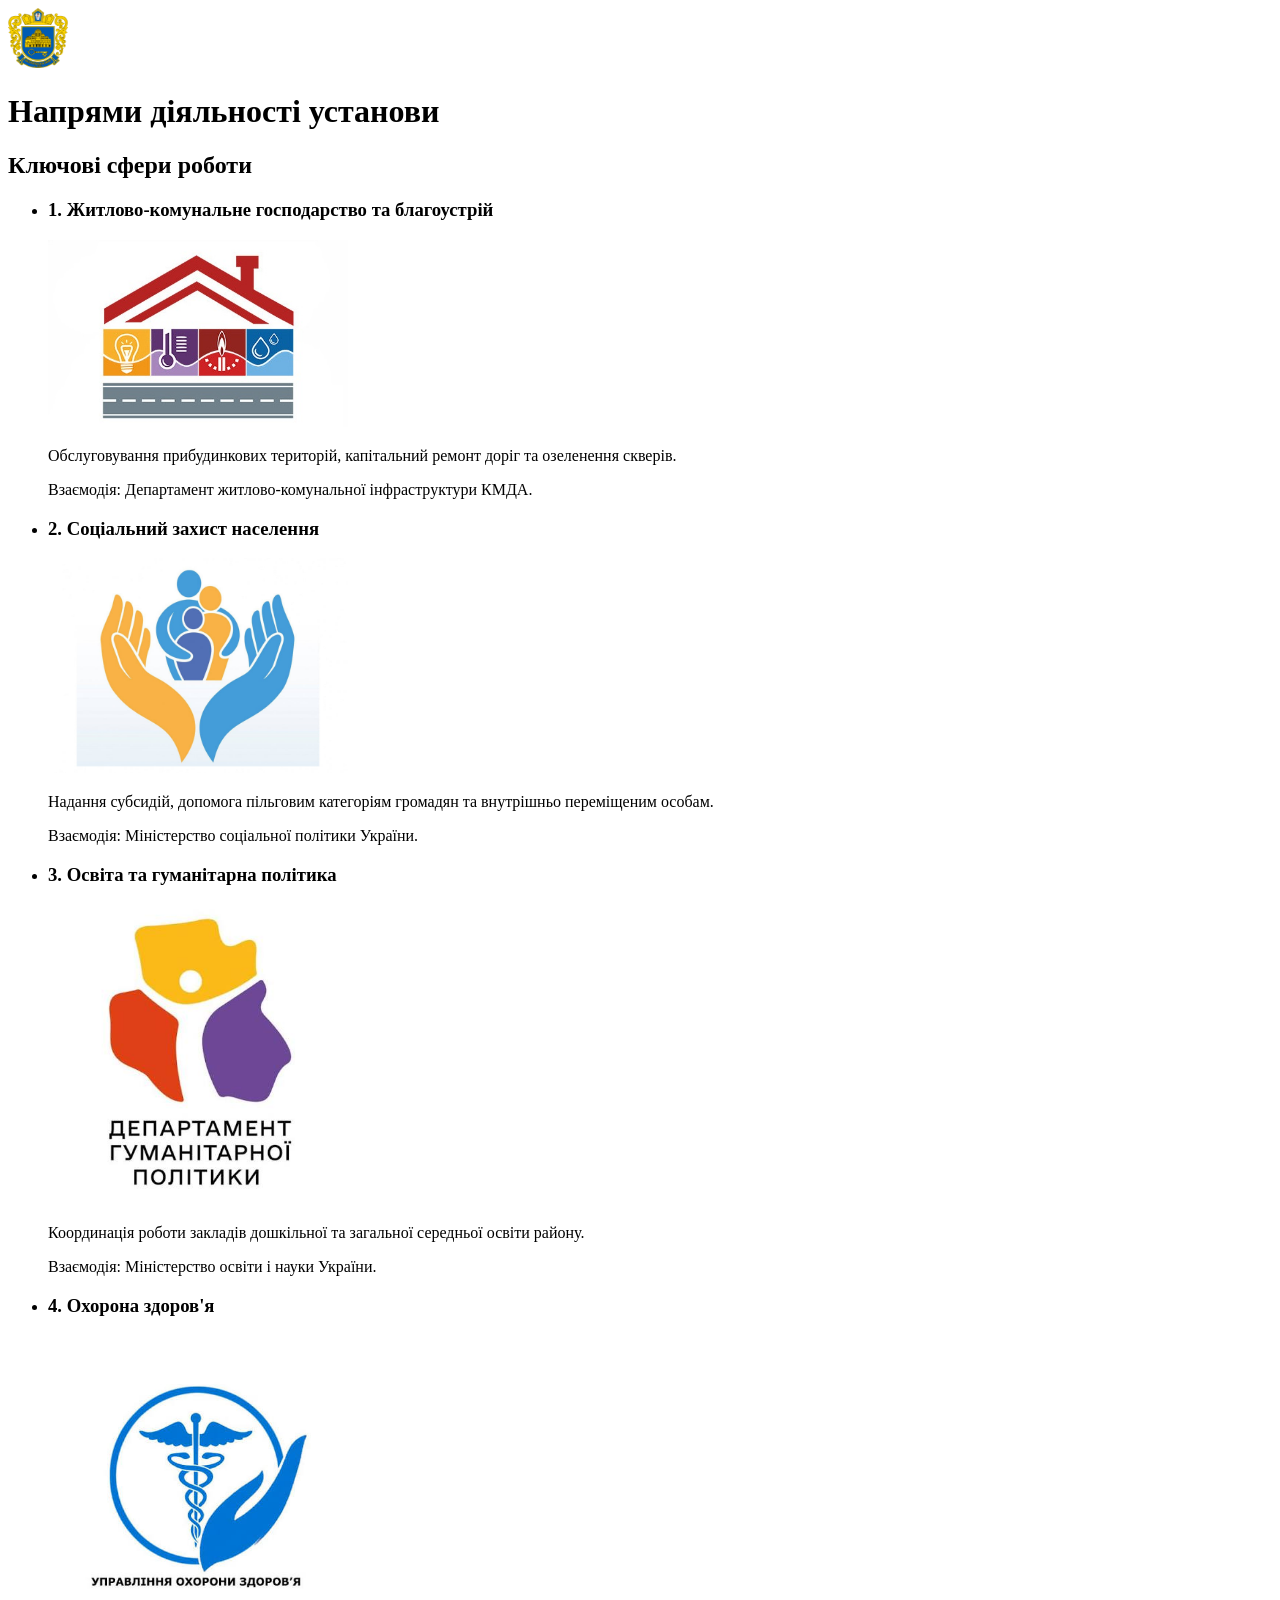
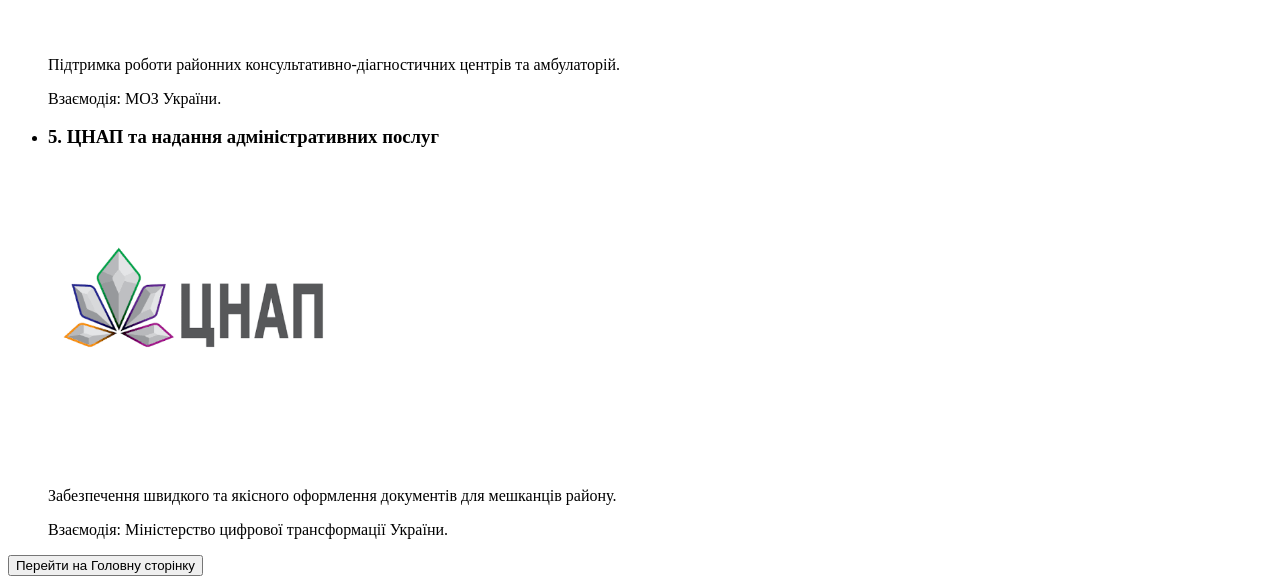
==== activities.html @ ec6b3a5b "lab 1 html" ====
<!DOCTYPE html>

<html lang="uk">
<head>
    <meta charset="UTF-8">
    <meta name="viewport" content="width=device-width, initial-scale=1.0">
    <title>Напрями діяльності — Шевченківська РДА</title>
</head>

<body>

    <header>
        <img src="1.png" alt="Логотип Шевченківської РДА" width="60" height="60">
        <h1>Напрями діяльності установи</h1>
    </header>

    <main>
        <section>
            <h2>Ключові сфери роботи</h2>
            <ul>
                <li>
                    <article>
                        <h3>1. Житлово-комунальне господарство та благоустрій</h3>
                        <img src="zhkg_3_2.jpg" alt="Ремонт та благоустрій району" width="300">
                        <p>Обслуговування прибудинкових територій, капітальний ремонт доріг та озеленення скверів.</p>
                        <p>Взаємодія: Департамент житлово-комунальної інфраструктури КМДА.</p>
                    </article>
                </li>
                <li>
                    <article>
                        <h3>2. Соціальний захист населення</h3>
                        <img src="img2.jpg" alt="Соціальна допомога" width="300">
                        <p>Надання субсидій, допомога пільговим категоріям громадян та внутрішньо переміщеним особам.</p>
                        <p>Взаємодія: Міністерство соціальної політики України.</p>
                    </article>
                </li>
                <li>
                    <article>
                        <h3>3. Освіта та гуманітарна політика</h3>
                        <img src="education.jpg" alt="Школи та дитячі садки" width="300">
                        <p>Координація роботи закладів дошкільної та загальної середньої освіти району.</p>
                        <p>Взаємодія: Міністерство освіти і науки України.</p>
                    </article>
                </li>
                <li>
                    <article>
                        <h3>4. Охорона здоров'я</h3>
                        <img src="img4.jpg" alt="Охорона здоров'я" width="300">
                        <p>Підтримка роботи районних консультативно-діагностичних центрів та амбулаторій.</p>
                        <p>Взаємодія: МОЗ України.</p>
                    </article>
                </li>
                <li>
                    <article>
                        <h3>5. ЦНАП та надання адміністративних послуг</h3>
                        <img src="img5.png" alt="ЦНАП та адміністративні послуги" width="300">
                        <p>Забезпечення швидкого та якісного оформлення документів для мешканців району.</p>
                        <p>Взаємодія: Міністерство цифрової трансформації України.</p>
                    </article>
                </li>
            </ul>
        </section>
    </main>

    <footer>
        <button onclick="window.location.href='index.html'">Перейти на Головну сторінку</button>
    </footer>

</body>
</html>
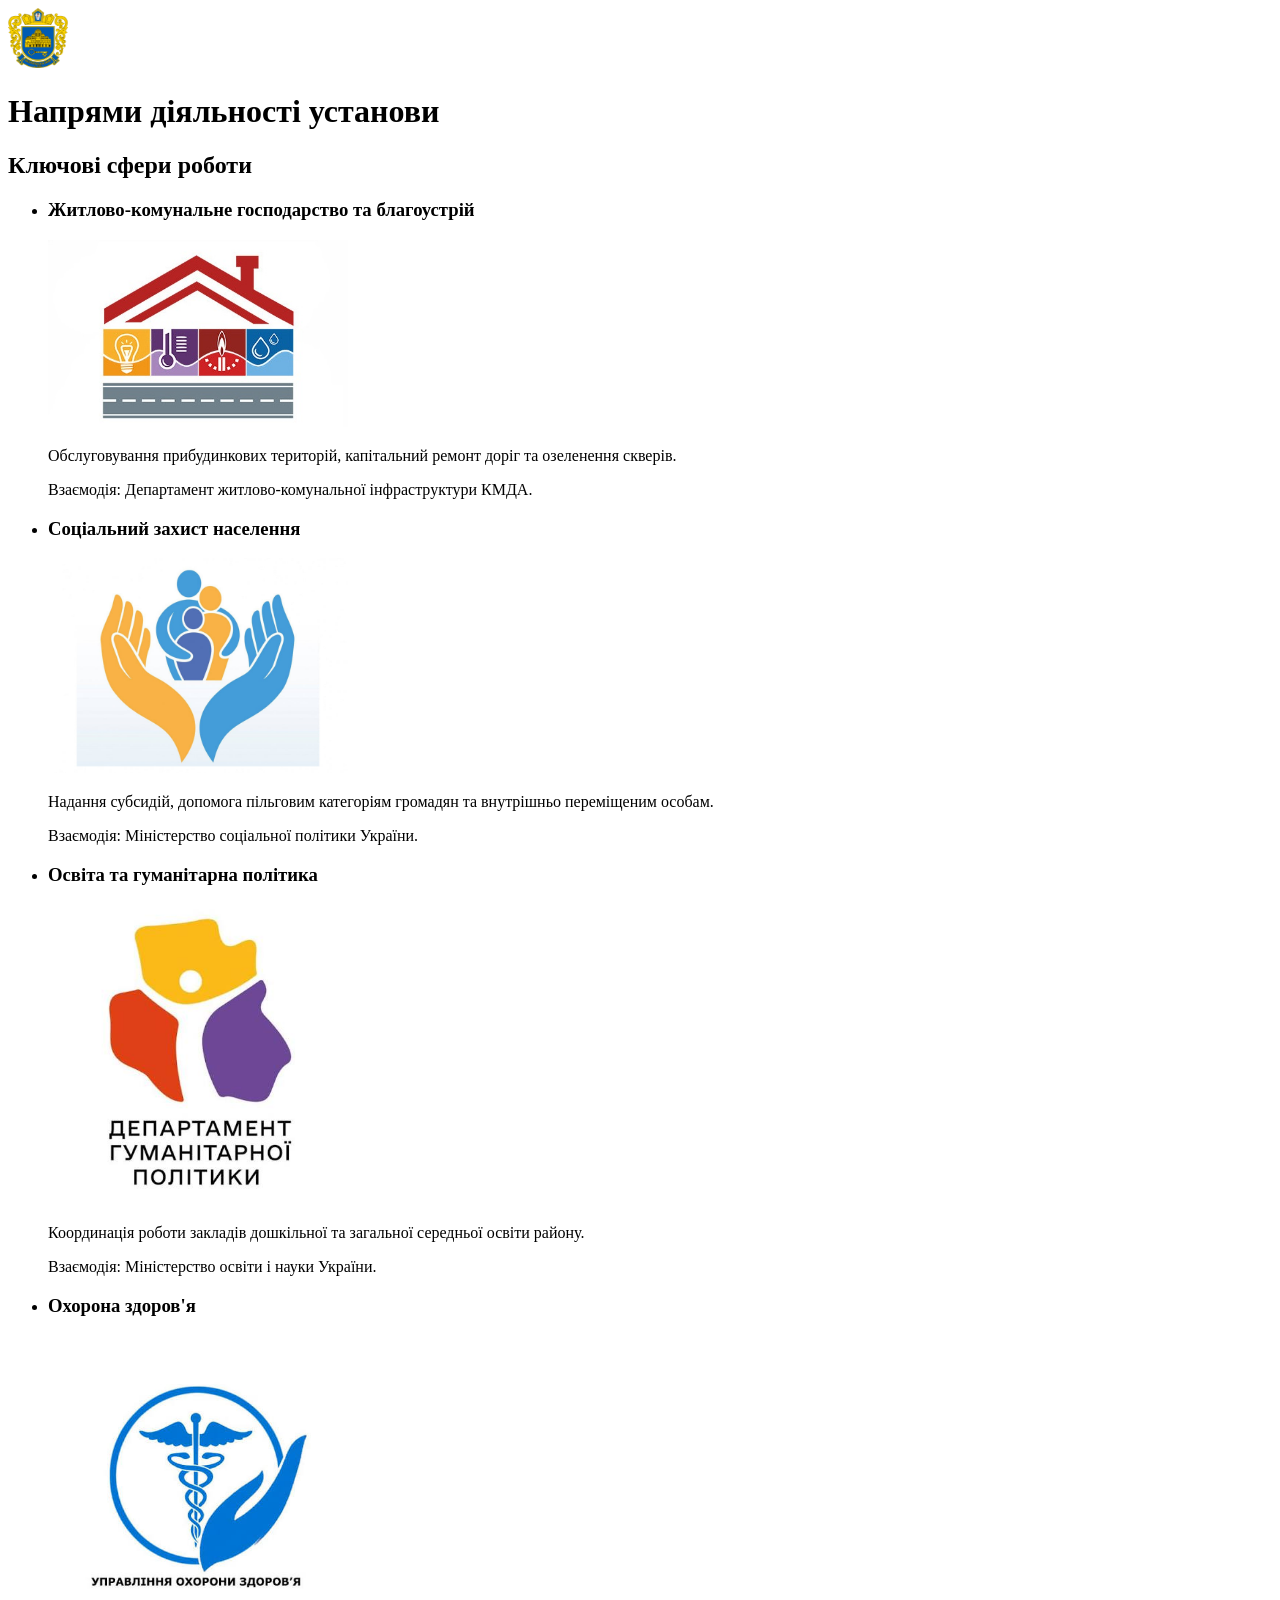
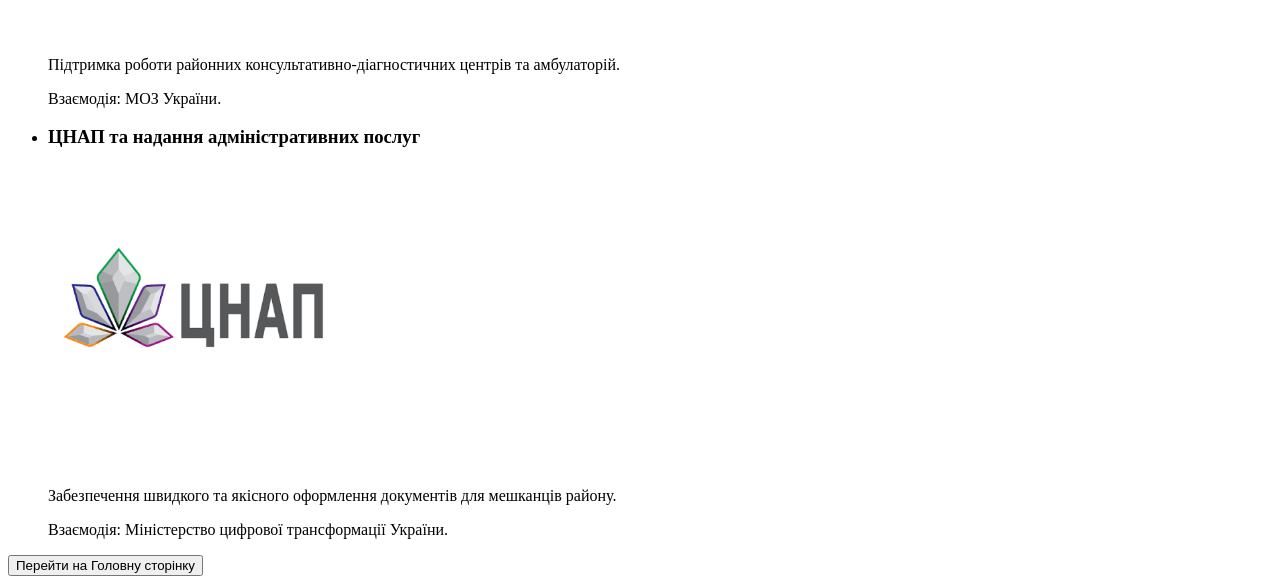
==== commit e2b231c0: "fix lab1" ====
--- a/activities.html
+++ b/activities.html
@@ -20,7 +20,7 @@
             <ul>
                 <li>
                     <article>
-                        <h3>1. Житлово-комунальне господарство та благоустрій</h3>
+                        <h3>Житлово-комунальне господарство та благоустрій</h3>
                         <img src="zhkg_3_2.jpg" alt="Ремонт та благоустрій району" width="300">
                         <p>Обслуговування прибудинкових територій, капітальний ремонт доріг та озеленення скверів.</p>
                         <p>Взаємодія: Департамент житлово-комунальної інфраструктури КМДА.</p>
@@ -28,7 +28,7 @@
                 </li>
                 <li>
                     <article>
-                        <h3>2. Соціальний захист населення</h3>
+                        <h3>Соціальний захист населення</h3>
                         <img src="img2.jpg" alt="Соціальна допомога" width="300">
                         <p>Надання субсидій, допомога пільговим категоріям громадян та внутрішньо переміщеним особам.</p>
                         <p>Взаємодія: Міністерство соціальної політики України.</p>
@@ -36,7 +36,7 @@
                 </li>
                 <li>
                     <article>
-                        <h3>3. Освіта та гуманітарна політика</h3>
+                        <h3>Освіта та гуманітарна політика</h3>
                         <img src="education.jpg" alt="Школи та дитячі садки" width="300">
                         <p>Координація роботи закладів дошкільної та загальної середньої освіти району.</p>
                         <p>Взаємодія: Міністерство освіти і науки України.</p>
@@ -44,7 +44,7 @@
                 </li>
                 <li>
                     <article>
-                        <h3>4. Охорона здоров'я</h3>
+                        <h3>Охорона здоров'я</h3>
                         <img src="img4.jpg" alt="Охорона здоров'я" width="300">
                         <p>Підтримка роботи районних консультативно-діагностичних центрів та амбулаторій.</p>
                         <p>Взаємодія: МОЗ України.</p>
@@ -52,7 +52,7 @@
                 </li>
                 <li>
                     <article>
-                        <h3>5. ЦНАП та надання адміністративних послуг</h3>
+                        <h3>ЦНАП та надання адміністративних послуг</h3>
                         <img src="img5.png" alt="ЦНАП та адміністративні послуги" width="300">
                         <p>Забезпечення швидкого та якісного оформлення документів для мешканців району.</p>
                         <p>Взаємодія: Міністерство цифрової трансформації України.</p>
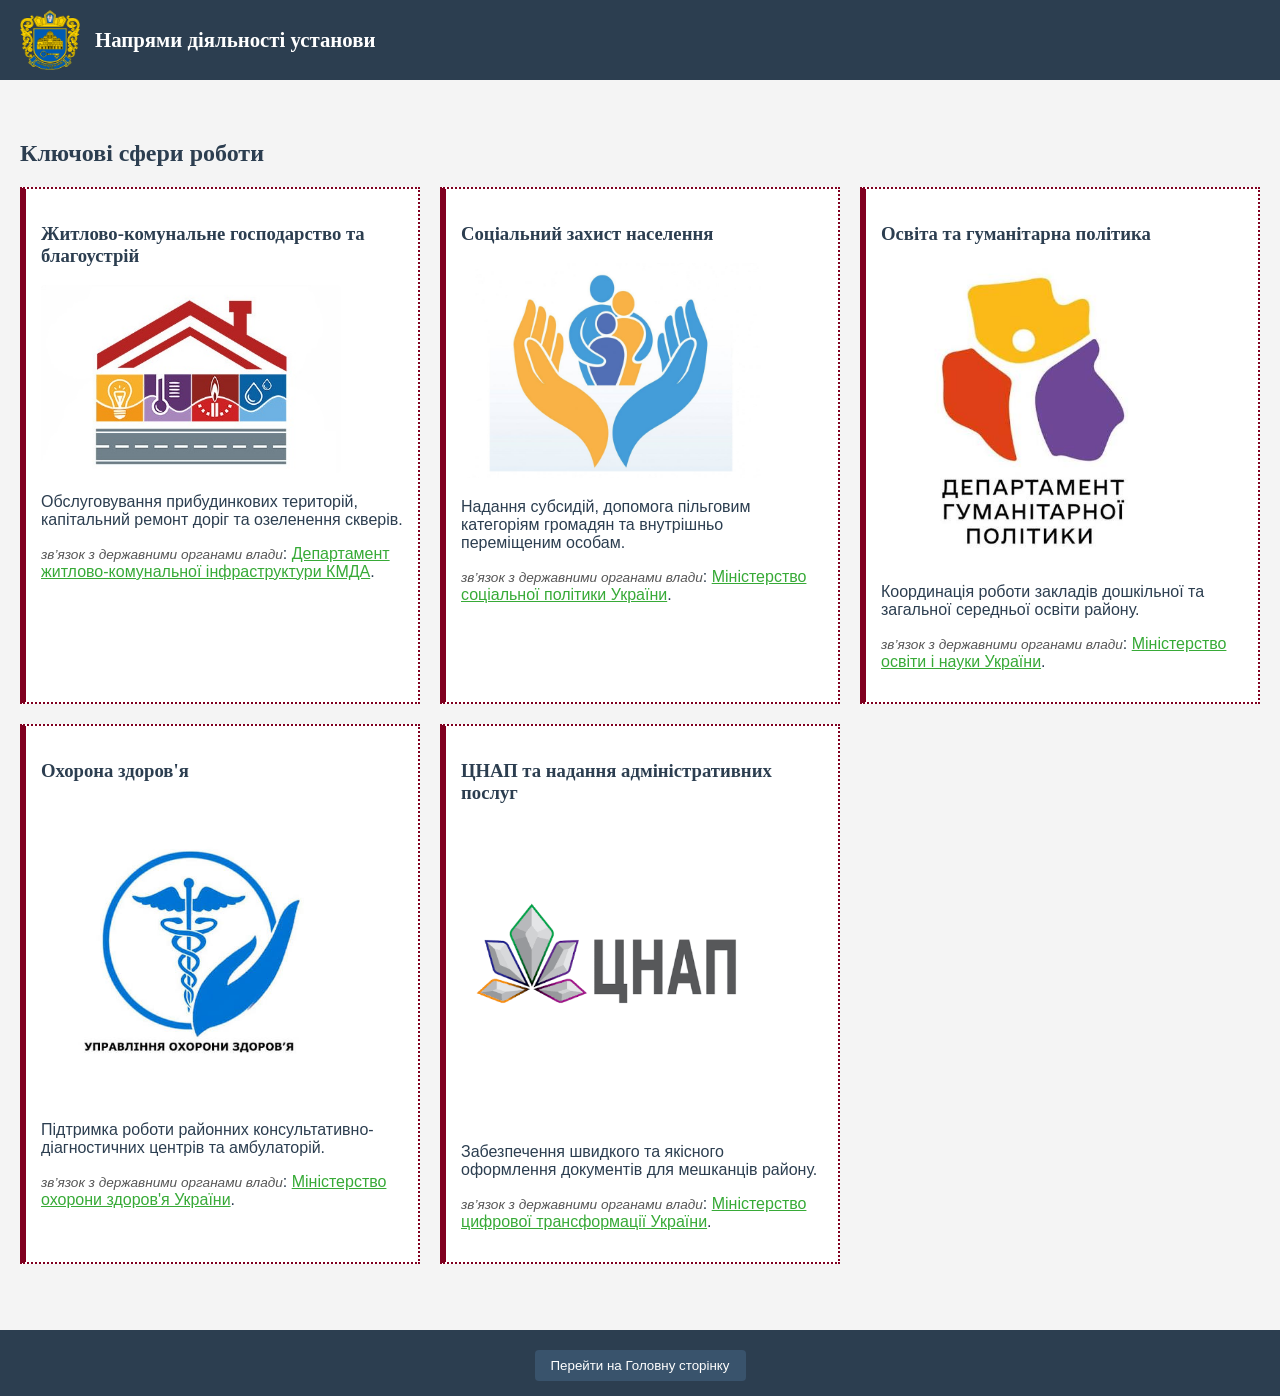
==== commit 361a8f66: "lab 2 css" ====
--- a/activities.html
+++ b/activities.html
@@ -5,64 +5,66 @@
     <meta charset="UTF-8">
     <meta name="viewport" content="width=device-width, initial-scale=1.0">
     <title>Напрями діяльності — Шевченківська РДА</title>
+    <link rel="stylesheet" href="style.css">
 </head>
 
-<body>
-
-    <header>
-        <img src="1.png" alt="Логотип Шевченківської РДА" width="60" height="60">
-        <h1>Напрями діяльності установи</h1>
+<body class="activities-page">
+    <header class="fixed-header">
+        <div class="header-brand">
+            <img src="1.png" alt="Логотип Шевченківської РДА" width="60" height="60">
+            <h1>Напрями діяльності установи</h1>
+        </div>
     </header>
 
-    <main>
+    <main class="activities-main">
         <section>
             <h2>Ключові сфери роботи</h2>
-            <ul>
+            <ul class="activities-grid">
                 <li>
-                    <article>
+                    <article class="activity-card">
                         <h3>Житлово-комунальне господарство та благоустрій</h3>
                         <img src="zhkg_3_2.jpg" alt="Ремонт та благоустрій району" width="300">
                         <p>Обслуговування прибудинкових територій, капітальний ремонт доріг та озеленення скверів.</p>
-                        <p>Взаємодія: Департамент житлово-комунальної інфраструктури КМДА.</p>
+                        <p><span class="gov-relation">зв’язок з державними органами влади</span>: <a href="https://kyivcity.gov.ua" target="_blank">Департамент житлово-комунальної інфраструктури КМДА</a>.</p>
                     </article>
                 </li>
                 <li>
-                    <article>
+                    <article class="activity-card">
                         <h3>Соціальний захист населення</h3>
                         <img src="img2.jpg" alt="Соціальна допомога" width="300">
                         <p>Надання субсидій, допомога пільговим категоріям громадян та внутрішньо переміщеним особам.</p>
-                        <p>Взаємодія: Міністерство соціальної політики України.</p>
+                        <p><span class="gov-relation">зв’язок з державними органами влади</span>: <a href="https://www.msp.gov.ua" target="_blank">Міністерство соціальної політики України</a>.</p>
                     </article>
                 </li>
                 <li>
-                    <article>
+                    <article class="activity-card">
                         <h3>Освіта та гуманітарна політика</h3>
                         <img src="education.jpg" alt="Школи та дитячі садки" width="300">
                         <p>Координація роботи закладів дошкільної та загальної середньої освіти району.</p>
-                        <p>Взаємодія: Міністерство освіти і науки України.</p>
+                        <p><span class="gov-relation">зв’язок з державними органами влади</span>: <a href="https://www.moe.gov.ua" target="_blank">Міністерство освіти і науки України</a>.</p>
                     </article>
                 </li>
                 <li>
-                    <article>
+                    <article class="activity-card">
                         <h3>Охорона здоров'я</h3>
                         <img src="img4.jpg" alt="Охорона здоров'я" width="300">
                         <p>Підтримка роботи районних консультативно-діагностичних центрів та амбулаторій.</p>
-                        <p>Взаємодія: МОЗ України.</p>
+                        <p><span class="gov-relation">зв’язок з державними органами влади</span>: <a href="https://www.moz.gov.ua" target="_blank">Міністерство охорони здоров'я України</a>.</p>
                     </article>
                 </li>
                 <li>
-                    <article>
+                    <article class="activity-card">
                         <h3>ЦНАП та надання адміністративних послуг</h3>
                         <img src="img5.png" alt="ЦНАП та адміністративні послуги" width="300">
                         <p>Забезпечення швидкого та якісного оформлення документів для мешканців району.</p>
-                        <p>Взаємодія: Міністерство цифрової трансформації України.</p>
+                        <p><span class="gov-relation">зв’язок з державними органами влади</span>: <a href="https://thedigital.gov.ua" target="_blank">Міністерство цифрової трансформації України</a>.</p>
                     </article>
                 </li>
             </ul>
         </section>
     </main>
 
-    <footer>
+    <footer class="main-footer">
         <button onclick="window.location.href='index.html'">Перейти на Головну сторінку</button>
     </footer>
 
--- a/style.css
+++ b/style.css
@@ -0,0 +1,369 @@
+body{
+    font-family: Arial, sans-serif;
+    margin: 0;
+    padding: 0;
+    background-color: #f4f4f4;
+    color: #2c3e50;
+}
+
+h1, h2, h3 {
+    font-family: 'Georgia', serif;
+}
+
+.main-header{
+    position: relative;
+    top: 0;
+    padding-top: 100px;
+    padding-bottom: 45px;
+    background-color: #f8f9fa;
+    border-bottom: 3px solid #2c3e50;
+}
+
+.gov-brand{
+    position: absolute;
+    top: 0;
+    left: 0;
+    right: 0;
+    z-index: 10;
+    height: 90px;
+    background-color: #2c3e50;
+    padding: 5px 15px;
+    color: white;
+}
+
+.gov-brand img{
+    float: left;
+    margin-right: 15px;
+}
+
+.gov-brand h1{
+    font-size: 1.2rem;
+    margin-top: 20px;
+}
+
+.user-actions{
+    float: right;
+    margin-right: 20px;
+}
+
+button{
+    margin-top: 5px;
+    padding: 8px 16px;
+    background-color: #39536c;
+    color: white;
+    border: none;
+    border-radius: 4px;
+    cursor: pointer;
+}
+
+button[type="button"]{
+    font-size: 0.9rem;
+}
+
+button[class*="cabinet"] {
+    background-color: goldenrod;
+}
+
+button:hover {
+    box-shadow: 0 4px 8px rgba(0, 0, 0, 0.3);
+    font-weight: bold;
+}
+
+nav {
+    float: left;
+    text-align: center;
+    padding-top: 15px;
+}
+
+nav a {
+    color: #2c3e50;
+    text-decoration: none;
+    font-weight: bold;
+    padding: 0 10px;
+}
+
+#about {
+    margin: 50px auto;
+    padding: 2%;
+    width: 90%;
+    border: 1px solid #dee2e6;
+    background-color: #ffffff;
+}
+
+#about h2::before{
+    content: "👋 ";
+    font-size: 1.5rem;
+}
+
+.scrollable-content{
+    max-height: 250px;
+    overflow-y: scroll;
+}
+
+.leaders-section{
+    margin: 20px auto;
+    width: 90%;
+    border: 1px solid #dee2e6;
+    background-color: #ffffff;
+    transition: transform 0.3s ease;
+}
+
+.leaders-section:hover{
+    transform: scale(1.05);
+    box-shadow: 0 6px 12px rgba(0,0,0,0.15);
+}
+
+table {
+    width: 100%;
+    border-collapse: collapse;
+    margin-top: 10px;
+}
+
+th, td {
+    padding: 10px;
+    text-align: left;
+    border: 1px solid #dddddd;
+}
+
+th {
+    background-color: #f2f2f2;
+}
+
+aside > h3 {
+    border-bottom: 2px solid #39536c;
+    padding-bottom: 5px;
+}
+
+.sidebar{
+    margin: 20px auto;
+    width: 90%;
+    background-color: #f9f9f9;
+    padding: 15px;
+}
+
+.main-footer{
+    text-align: center;
+    background-color: #2c3e50;
+    color: white;
+    padding: 15px;
+    margin-top: 30px;
+}
+
+@keyframes doubleBorderFocus{
+    0%{
+        border: 4px double transparent;
+    }
+    99%{
+        border: 4px double transparent;
+    }
+    100%{
+        border: 4px double black;
+    }
+}
+
+.contact-info {
+    display: inline-block;
+    padding: 10px;
+    outline: none;
+    border: 4px double transparent;
+}
+
+.contact-info:focus {
+    animation: doubleBorderFocus 3s forwards;
+}
+
+.fixed-header{
+    position: fixed;
+    top: 0;
+    left: 0;
+    width: 100%;
+    background-color: #2c3e50;
+    color: white;
+    z-index: 1000;
+    padding: 10px 20px;
+}
+
+.header-brand{
+    display: flex;
+    align-items: center;
+    gap: 15px;
+}
+
+.header-brand h1 {
+    font-size: 1.3rem;
+    margin: 0;
+}
+
+.activities-main {
+    margin-top: 100px;
+    padding: 20px;
+}
+
+.activities-grid{
+    list-style: none;
+    padding: 0;
+    display: grid;
+    grid-template-columns: repeat(auto-fill, minmax(300px, 1fr));
+    gap: 20px;
+}
+
+.activity-card{
+    background-color: #ffffff;
+    padding: 15px;
+    height: 100%;
+    box-sizing: border-box;
+    border-style: dotted;
+    border-width: 2px;
+    border-color: #800020;
+    border-left-style: solid;
+    border-left-width: 6px;
+}
+
+.gov-relation {
+    font-weight: 300;
+    font-size: 0.85em;
+    font-style: italic;
+    color: #555555;
+}
+
+.activity-card img{
+    max-width: 100%;
+    height: auto;
+    border-radius: 4px;
+    filter: brightness(1);
+    transition: filter 0.3s ease;
+}
+
+.activity-card img:hover{
+    filter: brightness(0.75);
+}
+
+.activity-card a:link{
+    color: #37aa37;
+    text-decoration: underline;
+}
+
+
+.feedback-page{
+    background-color: #f4f6f8;
+}
+
+.feedback-header{
+    background-color: #2c3e50;
+    color: white;
+    text-align: center;
+    padding: 20px 10px;
+    margin-bottom: 30px;
+}
+
+.feedback-main{
+    max-width: 800px;
+    margin: 0 auto;
+    padding: 0 20px 40px 20px;
+}
+
+.feedback-section{
+    background-color: #ffffff;
+    border-radius: 8px;
+    padding: 30px;
+    box-shadow: 0 4px 12px rgba(0, 0, 0, 0.08);
+}
+
+.feedback-form{
+    display: flex;
+    flex-flow: row wrap;
+    justify-content: space-between;
+    align-items: flex-start;
+    gap: 20px;
+}
+
+.form-group-fieldset{
+    width: 100%;
+    border: 1px solid #cccccc;
+    border-radius: 6px;
+    padding: 20px;
+    box-sizing: border-box;
+    display: flex;
+    flex-flow: row wrap;
+    gap: 15px 20px;
+}
+
+.form-group-fieldset legend {
+    font-weight: bold;
+    color: #003366;
+    padding: 0 10px;
+}
+
+.form-field{
+    display: flex;
+    flex-direction: column;
+    flex-grow: 1;
+    flex-shrink: 0;
+    flex-basis: calc(40%);
+    min-width: 250px;
+}
+
+.form-field.full-width {
+    flex-basis: 100%;
+}
+
+.form-field label {
+    font-weight: 500;
+    margin-bottom: 6px;
+    color: #2c3e50;
+}
+
+.form-field input[type="text"],
+.form-field input[type="email"],
+.form-field input[type="number"],
+.form-field select,
+.form-field textarea {
+    padding: 10px;
+    border: 1px solid #cccccc;
+    border-radius: 6px;
+    font-family: inherit;
+    font-size: 0.95rem;
+    box-sizing: border-box;
+    width: 100%;
+}
+
+.form-field textarea {
+    resize: none;
+    min-height: 120px;
+}
+
+.checkbox-field {
+    flex-basis: 100%;
+    align-self: center;
+    order: 5;
+}
+
+.checkbox-field label {
+    display: inline-flex;
+    align-items: center;
+    gap: 10px;
+    cursor: pointer;
+}
+
+.form-actions {
+    flex-basis: 100%;
+    display: flex;
+    justify-content: flex-end;
+    order: 6;
+}
+
+.btn-submit {
+    background-color: #37aa37;
+    color: white;
+    font-size: 1rem;
+    padding: 12px 25px;
+    border: none;
+    border-radius: 4px;
+    cursor: pointer;
+    transition: background-color 0.3s ease, box-shadow 0.3s ease, font-weight 0.3s ease;
+}
+
+[class*="btn"]:hover{
+    box-shadow: 0 4px 8px rgba(0, 0, 0, 0.3);
+    font-weight: bold;
+}
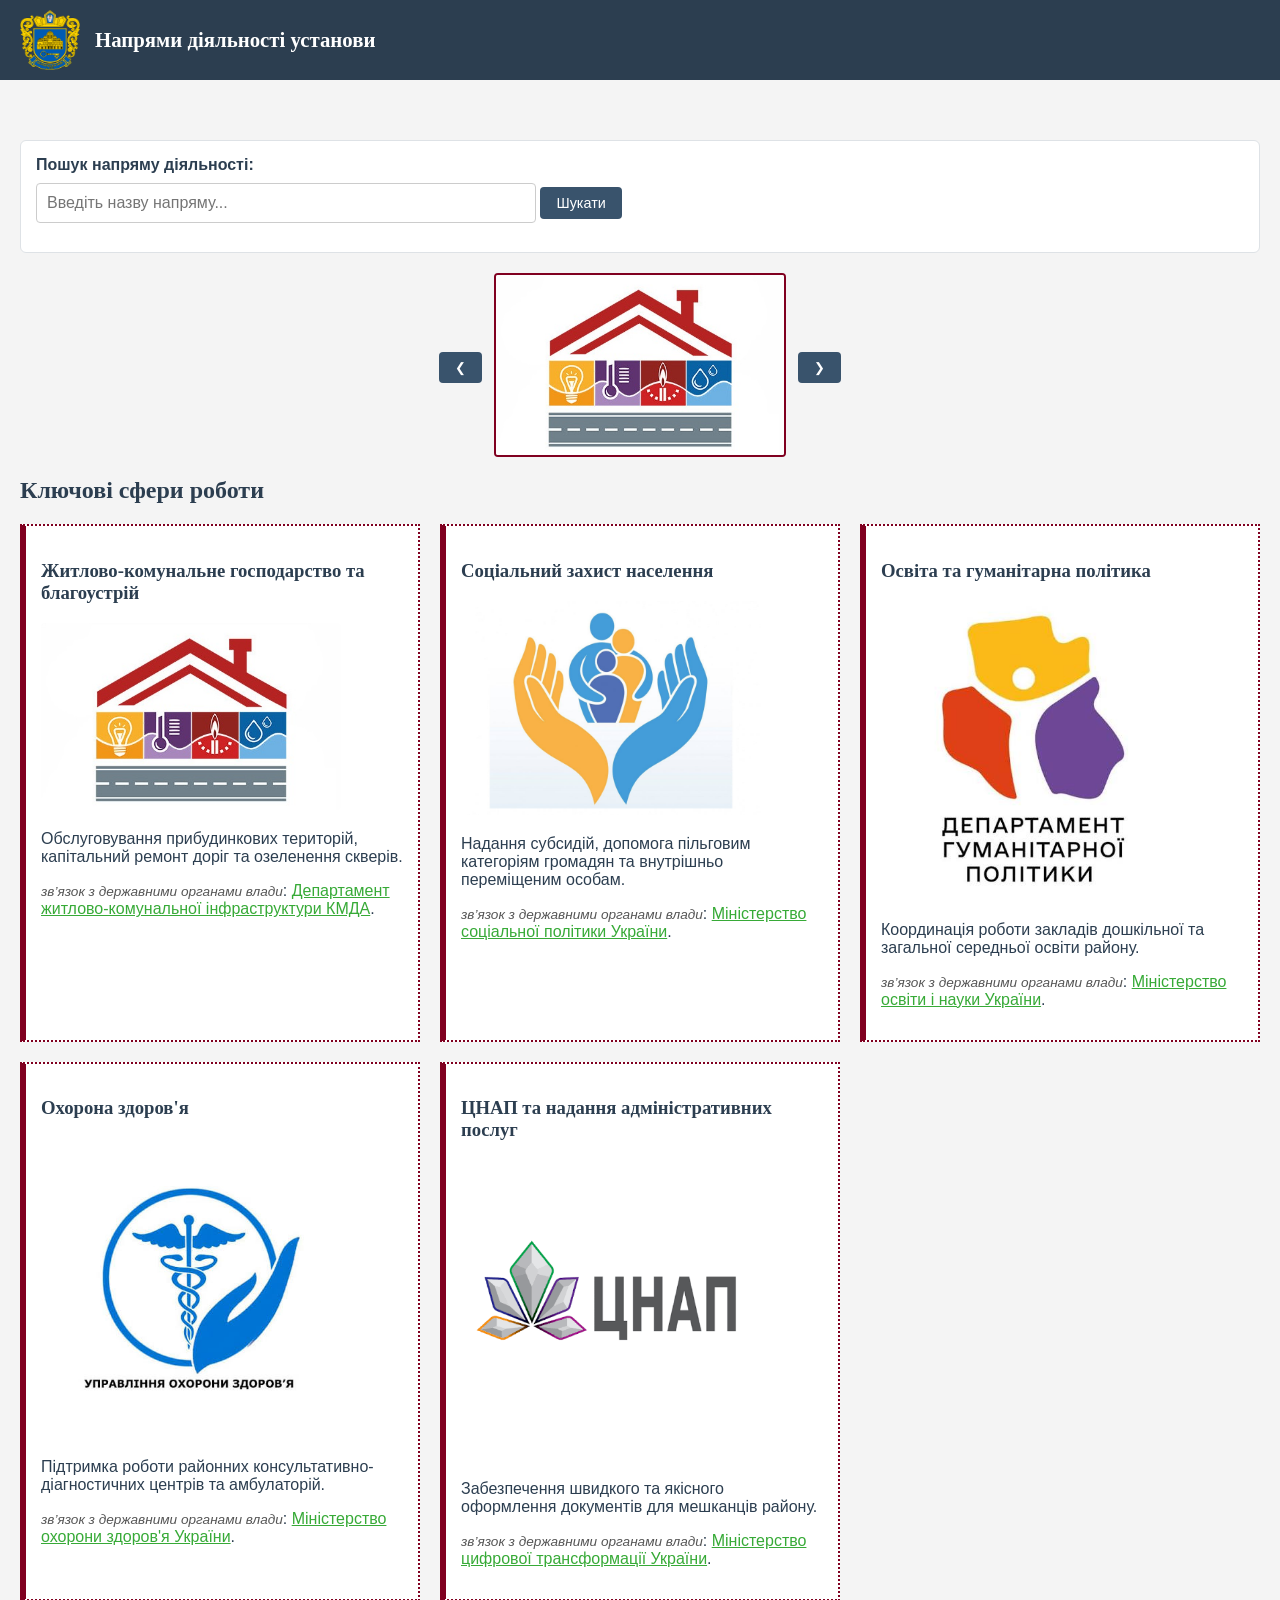
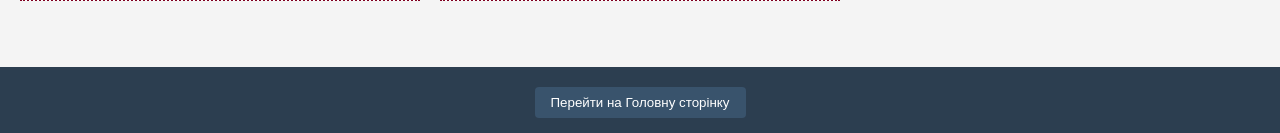
==== commit 21fb32c1: "lab4 js" ====
--- a/activities.html
+++ b/activities.html
@@ -17,19 +17,34 @@
     </header>
 
     <main class="activities-main">
-        <section>
+        <div class="activity-search">
+            <label for="activitySearch">Пошук напряму діяльності:</label>
+            <input type="search" id="activitySearch" placeholder="Введіть назву напряму...">
+            <button type="button">Шукати</button>
+            <p id="searchMessage"></p>
+        </div>
+
+        <section class="carousel-section">
+            <button class="carousel-btn prev-btn" id="prev-btn">&#10094;</button>
+
+            <img id="carousel-img" src="img1.jpg" alt="Ремонт та благоустрій району">
+            
+            <button class="carousel-btn next-btn" id="next-btn">&#10095;</button>
+        </section>
+
+        <section id="activities-section">
             <h2>Ключові сфери роботи</h2>
             <ul class="activities-grid">
                 <li>
-                    <article class="activity-card">
+                    <article class="activity-card" id = "zhkg">
                         <h3>Житлово-комунальне господарство та благоустрій</h3>
-                        <img src="zhkg_3_2.jpg" alt="Ремонт та благоустрій району" width="300">
+                        <img src="img1.jpg" alt="Ремонт та благоустрій району" width="300">
                         <p>Обслуговування прибудинкових територій, капітальний ремонт доріг та озеленення скверів.</p>
                         <p><span class="gov-relation">зв’язок з державними органами влади</span>: <a href="https://kyivcity.gov.ua" target="_blank">Департамент житлово-комунальної інфраструктури КМДА</a>.</p>
                     </article>
                 </li>
                 <li>
-                    <article class="activity-card">
+                    <article class="activity-card" id = "social">
                         <h3>Соціальний захист населення</h3>
                         <img src="img2.jpg" alt="Соціальна допомога" width="300">
                         <p>Надання субсидій, допомога пільговим категоріям громадян та внутрішньо переміщеним особам.</p>
@@ -37,15 +52,15 @@
                     </article>
                 </li>
                 <li>
-                    <article class="activity-card">
+                    <article class="activity-card" id = "education">
                         <h3>Освіта та гуманітарна політика</h3>
-                        <img src="education.jpg" alt="Школи та дитячі садки" width="300">
+                        <img src="img3.jpg" alt="Школи та дитячі садки" width="300">
                         <p>Координація роботи закладів дошкільної та загальної середньої освіти району.</p>
                         <p><span class="gov-relation">зв’язок з державними органами влади</span>: <a href="https://www.moe.gov.ua" target="_blank">Міністерство освіти і науки України</a>.</p>
                     </article>
                 </li>
                 <li>
-                    <article class="activity-card">
+                    <article class="activity-card" id = "health">
                         <h3>Охорона здоров'я</h3>
                         <img src="img4.jpg" alt="Охорона здоров'я" width="300">
                         <p>Підтримка роботи районних консультативно-діагностичних центрів та амбулаторій.</p>
@@ -53,7 +68,7 @@
                     </article>
                 </li>
                 <li>
-                    <article class="activity-card">
+                    <article class="activity-card" id = "administration">
                         <h3>ЦНАП та надання адміністративних послуг</h3>
                         <img src="img5.png" alt="ЦНАП та адміністративні послуги" width="300">
                         <p>Забезпечення швидкого та якісного оформлення документів для мешканців району.</p>
@@ -66,6 +81,7 @@
 
     <footer class="main-footer">
         <button onclick="window.location.href='index.html'">Перейти на Головну сторінку</button>
+        <script src="index.js"></script>
     </footer>
 
 </body>
--- a/style.css
+++ b/style.css
@@ -14,7 +14,7 @@
     position: relative;
     top: 0;
     padding-top: 100px;
-    padding-bottom: 45px;
+    padding-bottom: 15px;
     background-color: #f8f9fa;
     border-bottom: 3px solid #2c3e50;
 }
@@ -43,7 +43,7 @@
 
 .user-actions{
     float: right;
-    margin-right: 20px;
+    margin-right: 5px;
 }
 
 button{
@@ -70,12 +70,16 @@
 }
 
 nav {
-    float: left;
+    display: flex;
+    flex-direction: row;
+    align-items: center;
+    gap: 10px;
+    padding: 15px 10px 0;
     text-align: center;
-    padding-top: 15px;
 }
 
 nav a {
+    display: block;
     color: #2c3e50;
     text-decoration: none;
     font-weight: bold;
@@ -172,6 +176,37 @@
     animation: doubleBorderFocus 3s forwards;
 }
 
+.dropdown {
+    position: relative;
+    display: inline-block;
+}
+
+.dropdown-menu {
+    display: none;
+    position: absolute;
+    top: 100%;
+    left: 0;
+    background-color: #ffffff;
+    min-width: 200px;
+    box-shadow: 0 4px 8px rgba(0,0,0,0.15);
+    list-style: none;
+    padding: 10px 0;
+    margin: 0;
+    z-index: 1000;
+    border-radius: 4px;
+}
+
+.dropdown-menu.active {
+    display: block;
+}
+
+.dropdown-menu li a {
+    color: #2c3e50;
+    padding: 8px 15px;
+    display: block;
+    text-decoration: none;
+}
+
 .fixed-header{
     position: fixed;
     top: 0;
@@ -192,6 +227,57 @@
 .header-brand h1 {
     font-size: 1.3rem;
     margin: 0;
+}
+
+.carousel-section {
+    display: flex;
+    justify-content: center;
+    align-items: center;
+    margin-bottom: 20px;
+    width: 100%;
+    gap: 12px;
+}
+
+#carousel-img {
+    max-height: 20vh;
+    width: auto;
+    border-radius: 4px;
+    border-color: #800020;
+    border-width: 2px;
+    border-style: solid;
+    transition: opacity 0.5s ease-in-out;
+}
+
+.carousel-section button {
+    max-height: 5vh;
+}
+
+.activity-search{
+    margin: 20px 0;
+    padding: 15px;
+    background-color: #ffffff;
+    border: 1px solid #dee2e6;
+    border-radius: 6px;
+}
+
+.activity-search label {
+    display: block;
+    margin-bottom: 8px;
+    font-weight: bold;
+}
+
+.activity-search input {
+    width: 100%;
+    max-width: 500px;
+    padding: 10px;
+    border: 1px solid #cccccc;
+    border-radius: 4px;
+    font-size: 1rem;
+}
+
+#searchMessage {
+    margin-bottom: 0;
+    font-size: 0.9rem;
 }
 
 .activities-main {
@@ -332,6 +418,27 @@
     min-height: 120px;
 }
 
+.details-wrapper {
+    position: relative;
+    width: 100%;
+}
+
+.details-tooltip {
+    display: none;
+    position: absolute;
+    left: calc(100% + 12px);
+    top: 0;
+    width: 220px;
+    padding: 10px;
+    box-sizing: border-box;
+    background-color: #2c3e50;
+    color: white;
+    border-radius: 5px;
+    font-size: 0.85rem;
+    line-height: 1.4;
+    z-index: 10;
+}
+
 .checkbox-field {
     flex-basis: 100%;
     align-self: center;
@@ -363,7 +470,7 @@
     transition: background-color 0.3s ease, box-shadow 0.3s ease, font-weight 0.3s ease;
 }
 
-[class*="btn"]:hover{
+[class|="btn"]:hover{
     box-shadow: 0 4px 8px rgba(0, 0, 0, 0.3);
     font-weight: bold;
 }
